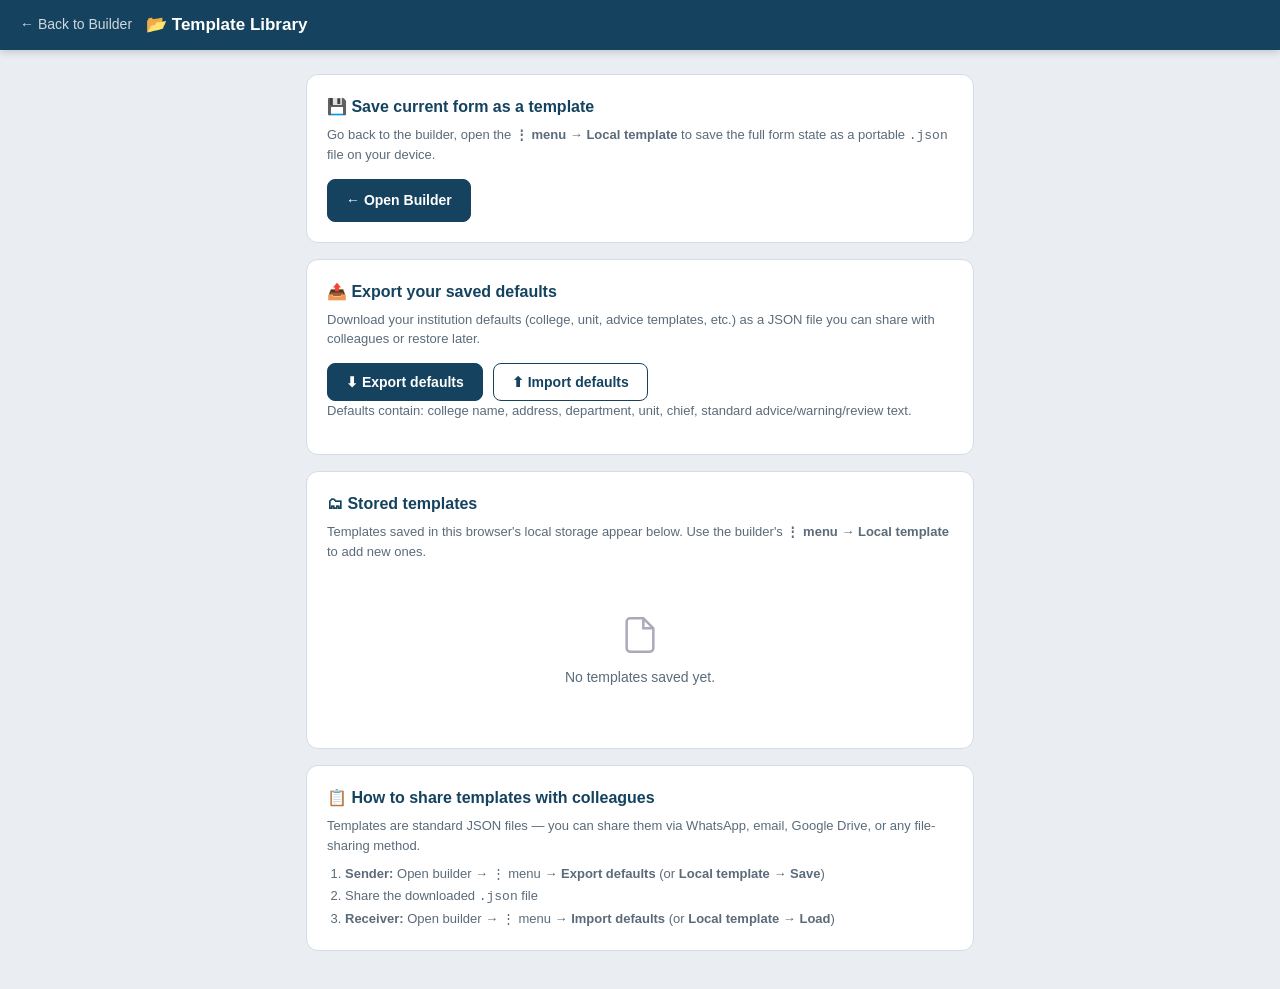
==== templates/index.html @ 9f260f83 "webapps and new options" ====
<!DOCTYPE html>
<html lang="en">
<head>
<meta charset="UTF-8">
<meta name="viewport" content="width=device-width, initial-scale=1.0">
<meta name="theme-color" content="#14425f">
<title>Template Library — DS Builder</title>
<style>
  :root{
    --ink:#1b2733;--muted:#5b6b7a;--primary:#14425f;--primary-soft:#e6eef4;
    --line:#d3dce4;--chip:#d9e8f2;--chip-ink:#123a54;--danger:#b0413a;
    --bg:#eaeef2;--paper:#ffffff;
  }
  *{box-sizing:border-box}
  body{margin:0;font-family:-apple-system,BlinkMacSystemFont,"Segoe UI",Roboto,Helvetica,Arial,sans-serif;
    background:var(--bg);color:var(--ink);line-height:1.5}
  .topbar{
    background:var(--primary);color:#fff;padding:12px 20px;
    display:flex;align-items:center;gap:14px;
    box-shadow:0 2px 8px rgba(0,0,0,.18);
  }
  .topbar a{color:#fff;text-decoration:none;opacity:.8;font-size:14px}
  .topbar a:hover{opacity:1}
  .topbar h1{margin:0;font-size:17px;font-weight:700;flex:1}
  .wrap{max-width:700px;margin:0 auto;padding:24px 16px}
  .card{background:#fff;border:1px solid var(--line);border-radius:12px;padding:20px;margin-bottom:16px}
  .card h2{margin:0 0 6px;font-size:16px;color:var(--primary)}
  .card p{margin:0 0 14px;font-size:13px;color:var(--muted)}
  .btn{
    display:inline-flex;align-items:center;gap:8px;
    border:1px solid var(--primary);background:var(--primary);color:#fff;
    padding:10px 18px;border-radius:8px;font-size:14px;font-weight:600;
    cursor:pointer;text-decoration:none;font-family:inherit;
  }
  .btn:hover{background:#0d3048;border-color:#0d3048}
  .btn.out{background:#fff;color:var(--primary)}
  .btn.out:hover{background:var(--primary-soft)}
  .btn.danger{background:#fff;color:var(--danger);border-color:var(--danger)}
  .row{display:flex;gap:10px;flex-wrap:wrap}
  #templateList{list-style:none;margin:12px 0 0;padding:0}
  #templateList li{
    display:flex;align-items:center;gap:10px;padding:12px 14px;
    border:1px solid var(--line);border-radius:8px;margin-bottom:8px;
    background:#fafcfe;font-size:14px;
  }
  #templateList li span{flex:1;font-weight:600}
  #templateList li small{color:var(--muted);font-size:12px}
  .empty-state{text-align:center;padding:40px 20px;color:var(--muted);font-size:14px}
  .empty-state svg{display:block;margin:0 auto 12px}
  .hint{font-size:12px;color:var(--muted);margin-top:8px}
  .badge{
    background:var(--chip);color:var(--chip-ink);
    padding:2px 8px;border-radius:10px;font-size:11px;font-weight:700;
  }
</style>
</head>
<body>
<div class="topbar">
  <a href="../index.html">← Back to Builder</a>
  <h1>📂 Template Library</h1>
</div>

<div class="wrap">

  <div class="card">
    <h2>💾 Save current form as a template</h2>
    <p>Go back to the builder, open the <b>⋮ menu → Local template</b> to save the full form state as a portable <code>.json</code> file on your device.</p>
    <a class="btn" href="../index.html">← Open Builder</a>
  </div>

  <div class="card">
    <h2>📤 Export your saved defaults</h2>
    <p>Download your institution defaults (college, unit, advice templates, etc.) as a JSON file you can share with colleagues or restore later.</p>
    <div class="row">
      <button class="btn" onclick="exportDefaults()">⬇ Export defaults</button>
      <button class="btn out" onclick="importDefaults()">⬆ Import defaults</button>
    </div>
    <p class="hint">Defaults contain: college name, address, department, unit, chief, standard advice/warning/review text.</p>
  </div>

  <div class="card">
    <h2>🗂 Stored templates</h2>
    <p>Templates saved in this browser's local storage appear below. Use the builder's <b>⋮ menu → Local template</b> to add new ones.</p>
    <div id="templateListContainer">
      <div class="empty-state">
        <svg width="40" height="40" viewBox="0 0 24 24" fill="none" stroke="#aab" stroke-width="1.5"><path d="M14 2H6a2 2 0 0 0-2 2v16a2 2 0 0 0 2 2h12a2 2 0 0 0 2-2V8z"/><polyline points="14 2 14 8 20 8"/></svg>
        No templates saved yet. Save one from the builder using ⋮ → Local template.
      </div>
    </div>
  </div>

  <div class="card">
    <h2>📋 How to share templates with colleagues</h2>
    <p style="margin-bottom:8px">Templates are standard JSON files — you can share them via WhatsApp, email, Google Drive, or any file-sharing method.</p>
    <ol style="margin:0;padding-left:18px;font-size:13px;color:var(--muted);line-height:1.7">
      <li><b>Sender:</b> Open builder → ⋮ menu → <b>Export defaults</b> (or <b>Local template → Save</b>)</li>
      <li>Share the downloaded <code>.json</code> file</li>
      <li><b>Receiver:</b> Open builder → ⋮ menu → <b>Import defaults</b> (or <b>Local template → Load</b>)</li>
    </ol>
  </div>

</div>

<script>
/* ---------- helpers ---------- */
function safeParse(s){try{return JSON.parse(s);}catch(e){return null;}}
const store={
  async get(k){try{return localStorage.getItem(k);}catch(e){return null;}},
  async set(k,v){try{localStorage.setItem(k,v);}catch(e){}},
  async remove(k){try{localStorage.removeItem(k);}catch(e){}}
};

/* ---------- export defaults ---------- */
async function exportDefaults(){
  const d=safeParse(await store.get("ds:defaults"))||{};
  if(!Object.keys(d).length){alert("No defaults saved yet. Go to the builder and tap 'Save as my defaults' first.");return;}
  const blob=new Blob([JSON.stringify(d,null,2)],{type:"application/json"});
  const a=document.createElement("a");
  a.href=URL.createObjectURL(blob);
  a.download="ds-defaults-"+new Date().toISOString().slice(0,10)+".json";
  a.click();
}

/* ---------- import defaults ---------- */
function importDefaults(){
  const inp=document.createElement("input");
  inp.type="file";inp.accept=".json,application/json";
  inp.onchange=async()=>{
    const f=inp.files[0];if(!f)return;
    const d=safeParse(await f.text());
    if(!d||typeof d!=="object"){alert("Invalid template file.");return;}
    await store.set("ds:defaults",JSON.stringify(d));
    alert("Defaults imported ✓\n\nOpen the builder — they will be applied to the next new patient summary.");
  };
  inp.click();
}

/* ---------- render stored templates (ds:tpl:* keys) ---------- */
async function renderList(){
  const keys=[];
  for(let i=0;i<localStorage.length;i++){
    const k=localStorage.key(i);
    if(k&&k.startsWith("ds:tpl:")) keys.push(k);
  }
  const c=document.getElementById("templateListContainer");
  if(!keys.length){
    c.innerHTML=`<div class="empty-state">
      <svg width="40" height="40" viewBox="0 0 24 24" fill="none" stroke="#aab" stroke-width="1.5"><path d="M14 2H6a2 2 0 0 0-2 2v16a2 2 0 0 0 2 2h12a2 2 0 0 0 2-2V8z"/><polyline points="14 2 14 8 20 8"/></svg>
      No templates saved yet.</div>`;
    return;
  }
  const ul=document.createElement("ul");
  ul.id="templateList";
  for(const k of keys){
    const raw=localStorage.getItem(k);
    const data=safeParse(raw)||{};
    const name=k.replace("ds:tpl:","");
    const patient=data.draft&&data.draft.f&&data.draft.f.name?data.draft.f.name:"—";
    const li=document.createElement("li");
    li.innerHTML=`<span>${name}</span><small>Patient: ${patient}</small>
      <button class="btn out" style="padding:6px 10px;font-size:12px" onclick="loadTpl('${k}')">Load</button>
      <button class="btn danger" style="padding:6px 10px;font-size:12px" onclick="deleteTpl('${k}',this)">Delete</button>`;
    ul.appendChild(li);
  }
  c.innerHTML="";
  c.appendChild(ul);
}

async function loadTpl(k){
  if(!confirm("Load this template in the builder?\n\nThe builder tab will open and the template will be applied."))return;
  const raw=localStorage.getItem(k);
  if(!raw){alert("Template not found.");return;}
  localStorage.setItem("ds:pending-template",raw);
  window.open("../index.html","_blank");
  alert("Template queued. When the builder opens, it will load the template automatically.");
}

async function deleteTpl(k,btn){
  if(!confirm("Delete this template?"))return;
  localStorage.removeItem(k);
  btn.closest("li").remove();
  renderList();
}

renderList();
</script>
</body>
</html>
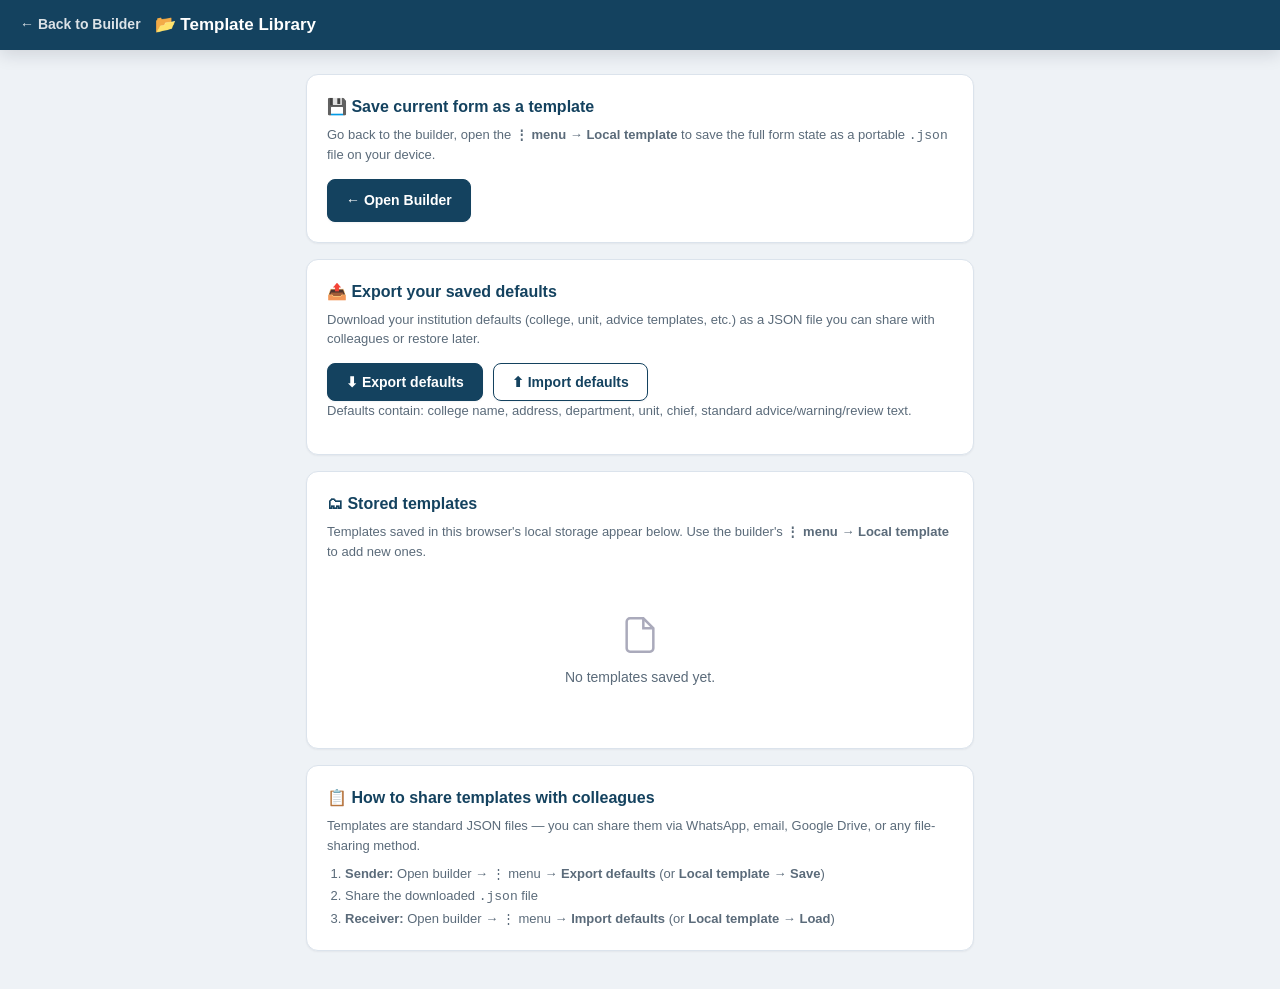
==== commit 243c525b: "Implement Figma design system token architecture, auto-layout spacing, elevation states, and focus r" ====
--- a/templates/index.html
+++ b/templates/index.html
@@ -7,32 +7,36 @@
 <title>Template Library — DS Builder</title>
 <style>
   :root{
-    --ink:#1b2733;--muted:#5b6b7a;--primary:#14425f;--primary-soft:#e6eef4;
-    --line:#d3dce4;--chip:#d9e8f2;--chip-ink:#123a54;--danger:#b0413a;
-    --bg:#eaeef2;--paper:#ffffff;
+    --ink:#1b2733;--muted:#5b6b7a;--primary:#14425f;--primary-bg:#14425f;--primary-soft:#e6eef4;
+    --line:#dbe3ec;--chip:#d9e8f2;--chip-ink:#123a54;--danger:#b0413a;
+    --bg:#eef2f6;--paper:#ffffff;
+    --shadow-xs:0 1px 2px rgba(15,23,42,.05);
+    --shadow-sm:0 2px 6px -1px rgba(15,23,42,.07),0 1px 3px -1px rgba(15,23,42,.04);
   }
   *{box-sizing:border-box}
   body{margin:0;font-family:-apple-system,BlinkMacSystemFont,"Segoe UI",Roboto,Helvetica,Arial,sans-serif;
-    background:var(--bg);color:var(--ink);line-height:1.5}
+    background:var(--bg);color:var(--ink);line-height:1.5;-webkit-font-smoothing:antialiased}
   .topbar{
-    background:var(--primary);color:#fff;padding:12px 20px;
+    background:var(--primary-bg,var(--primary));color:#fff;padding:12px 20px;
     display:flex;align-items:center;gap:14px;
-    box-shadow:0 2px 8px rgba(0,0,0,.18);
+    box-shadow:0 4px 18px rgba(15,23,42,.14);
   }
-  .topbar a{color:#fff;text-decoration:none;opacity:.8;font-size:14px}
+  .topbar a{color:#fff;text-decoration:none;opacity:.85;font-size:14px;font-weight:600}
   .topbar a:hover{opacity:1}
   .topbar h1{margin:0;font-size:17px;font-weight:700;flex:1}
   .wrap{max-width:700px;margin:0 auto;padding:24px 16px}
-  .card{background:#fff;border:1px solid var(--line);border-radius:12px;padding:20px;margin-bottom:16px}
+  .card{background:#fff;border:1px solid var(--line);border-radius:12px;padding:20px;margin-bottom:16px;box-shadow:var(--shadow-xs);transition:box-shadow .2s ease}
+  .card:hover{box-shadow:var(--shadow-sm)}
   .card h2{margin:0 0 6px;font-size:16px;color:var(--primary)}
   .card p{margin:0 0 14px;font-size:13px;color:var(--muted)}
   .btn{
     display:inline-flex;align-items:center;gap:8px;
-    border:1px solid var(--primary);background:var(--primary);color:#fff;
+    border:1px solid var(--primary);background:var(--primary-bg,var(--primary));color:#fff;
     padding:10px 18px;border-radius:8px;font-size:14px;font-weight:600;
     cursor:pointer;text-decoration:none;font-family:inherit;
+    box-shadow:var(--shadow-xs);transition:transform .15s ease,box-shadow .15s ease;
   }
-  .btn:hover{background:#0d3048;border-color:#0d3048}
+  .btn:hover{transform:translateY(-1px);box-shadow:var(--shadow-sm)}
   .btn.out{background:#fff;color:var(--primary)}
   .btn.out:hover{background:var(--primary-soft)}
   .btn.danger{background:#fff;color:var(--danger);border-color:var(--danger)}
@@ -104,6 +108,13 @@
 <script>
 /* ---------- helpers ---------- */
 function safeParse(s){try{return JSON.parse(s);}catch(e){return null;}}
+try{
+  const cfg=safeParse(localStorage.getItem("ds-v2:theme-config"))||safeParse(localStorage.getItem("ds:theme-config"));
+  if(cfg&&cfg.color){
+    document.documentElement.style.setProperty("--primary",cfg.color);
+    document.documentElement.style.setProperty("--primary-bg",cfg.mode==="gradient"&&cfg.color2?`linear-gradient(135deg,${cfg.color} 0%,${cfg.color2} 100%)`:cfg.color);
+  }
+}catch(e){}
 const store={
   async get(k){try{return localStorage.getItem(k);}catch(e){return null;}},
   async set(k,v){try{localStorage.setItem(k,v);}catch(e){}},
